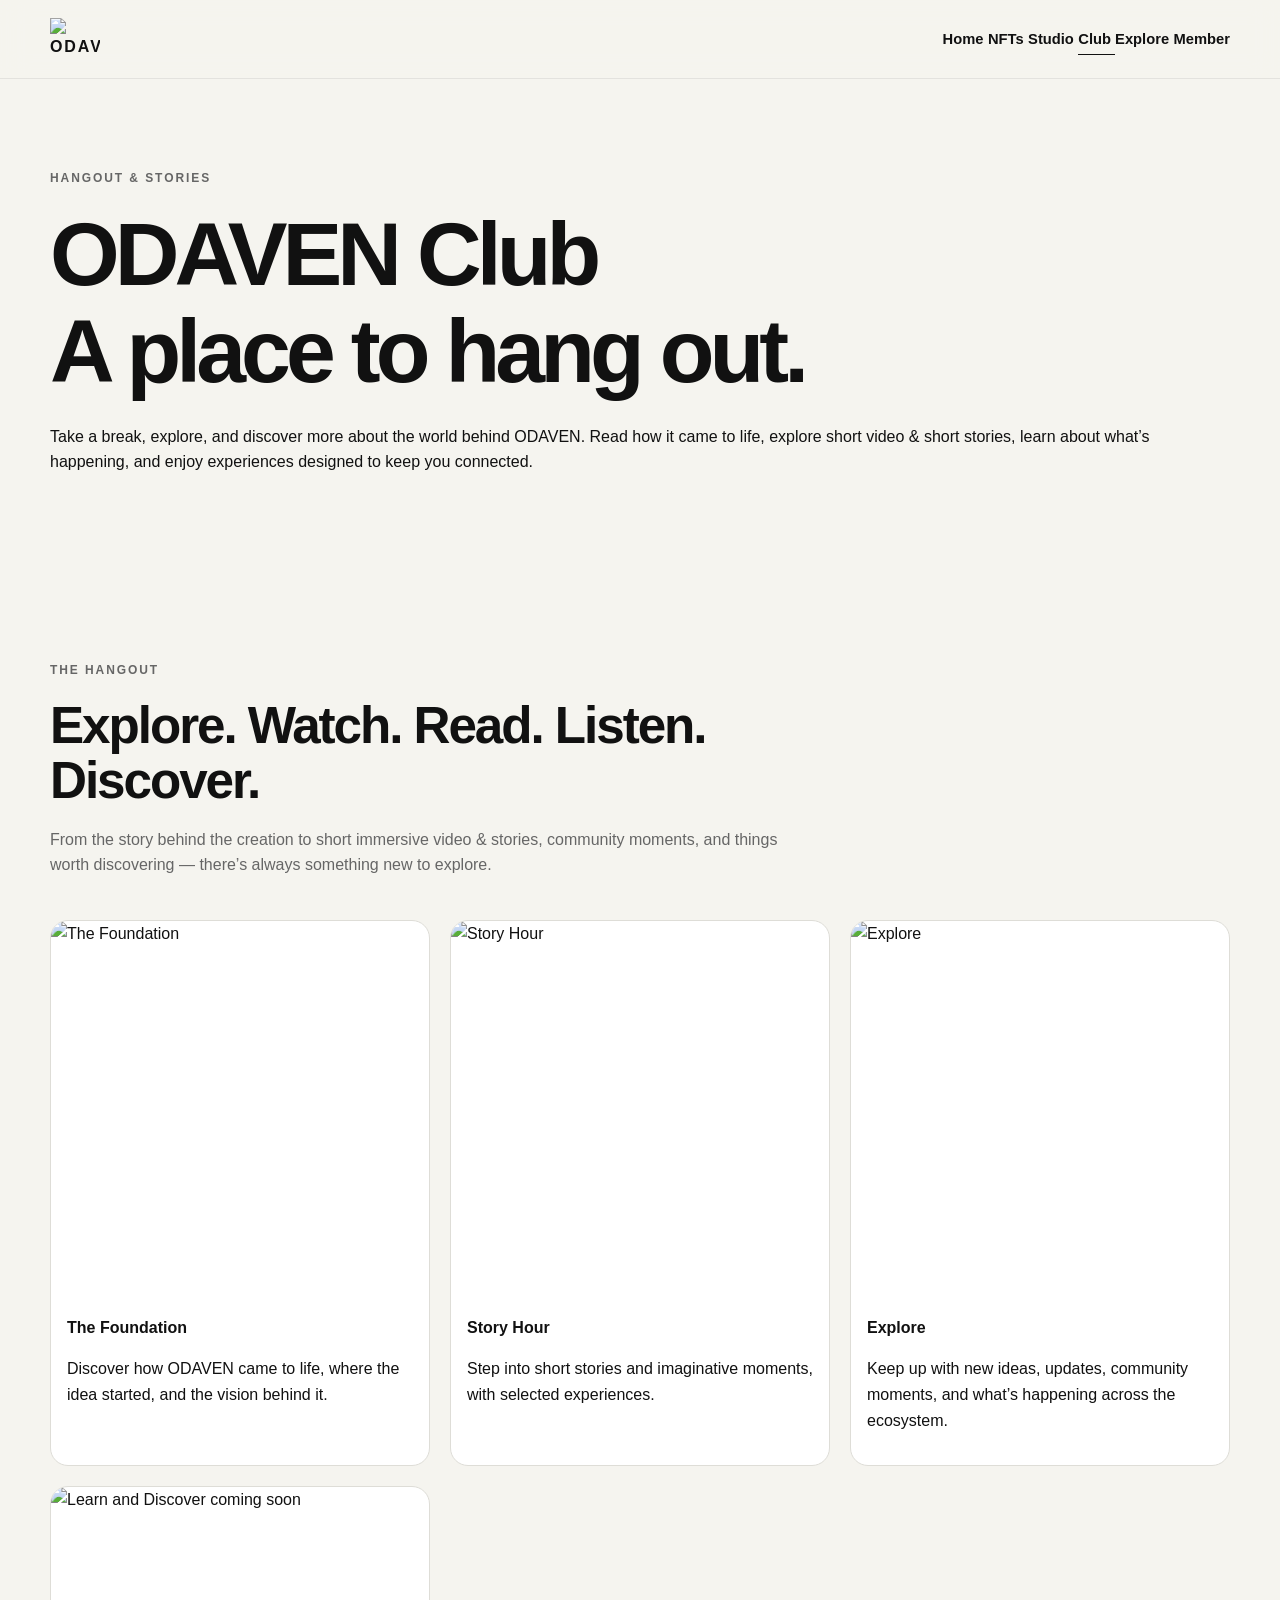
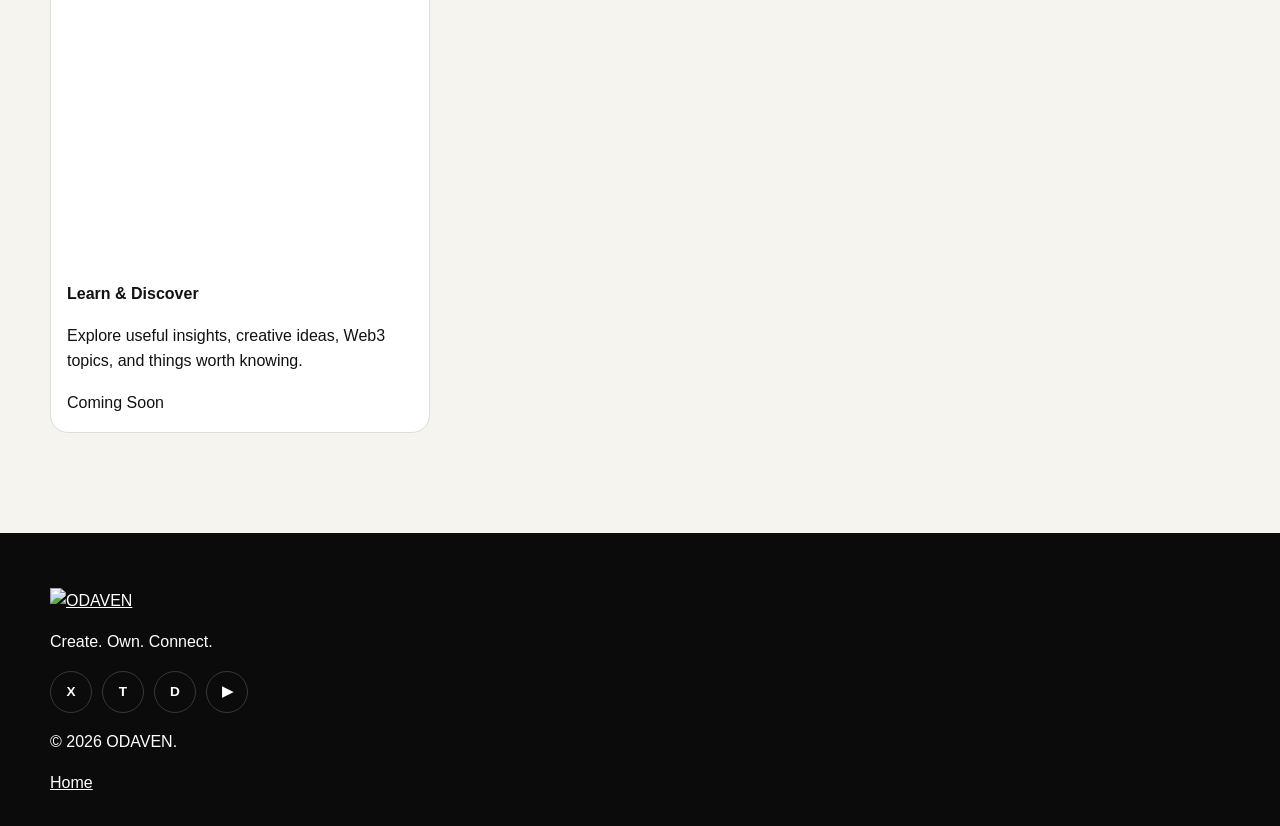
==== club.html @ 9799da4b "Create club.html" ====
<!doctype html>
<html lang="en">
  <head>
    <meta charset="utf-8" />

    <meta name="viewport" content="width=device-width, initial-scale=1.0" />

    <meta
      name="description"
      content="Explore the ODAVEN Club — a place to hang out, discover stories, explore ideas, and stay connected with the ecosystem."
    />

    <meta name="theme-color" content="#f5f4ef" />

    <title>Club — ODAVEN</title>

    <link rel="icon" href="odaven-logo.png" />

    <link rel="stylesheet" href="style.css" />
  </head>

  <body>
    <header class="site-header">
      <div class="container header-inner">
        <a href="index.html" class="brand" aria-label="ODAVEN Home">
          <img src="odaven-logo.png" alt="ODAVEN" />
        </a>

        <button
          class="menu-toggle"
          type="button"
          aria-label="Open navigation menu"
          aria-expanded="false"
          aria-controls="main-navigation"
        >
          <span aria-hidden="true"></span>
          <span aria-hidden="true"></span>
          <span aria-hidden="true"></span>
        </button>

        <nav
          id="main-navigation"
          class="main-nav"
          aria-label="Primary navigation"
        >
          <a href="index.html">Home</a>
          <a href="nfts.html">NFTs</a>
          <a href="nftgen.html">Studio</a>
          <a href="club.html" aria-current="page"> Club </a>
          <a href="explore.html">Explore</a>
          <a href="member.html">Member</a>
        </nav>
      </div>
    </header>

    <main>
      <!-- Club Introduction -->
      <section class="inner-hero">
        <div class="container">
          <p class="eyebrow">Hangout &amp; Stories</p>

          <h1>
            ODAVEN Club<br />
            A place to hang out.
          </h1>

          <p class="hero-lead">
            Take a break, explore, and discover more about the world behind
            ODAVEN. Read how it came to life, explore short video &amp; short
            stories, learn about what’s happening, and enjoy experiences
            designed to keep you connected.
          </p>
        </div>
      </section>

      <!-- Hangout Experiences -->
      <section class="section" aria-labelledby="club-experiences-title">
        <div class="container">
          <header class="section-header">
            <p class="eyebrow">The Hangout</p>

            <h2 id="club-experiences-title">
              Explore. Watch. Read. Listen. Discover.
            </h2>

            <p>
              From the story behind the creation to short immersive video &amp;
              stories, community moments, and things worth discovering — there’s
              always something new to explore.
            </p>
          </header>

          <div class="collection-grid">
            <!-- The Foundation -->
            <a
              href="foundation.html"
              class="collection-card"
              aria-label="Explore The Foundation"
            >
              <img src="hangout-01.jpg" alt="The Foundation" loading="eager" />

              <div>
                <strong> The Foundation </strong>

                <p>
                  Discover how ODAVEN came to life, where the idea started, and
                  the vision behind it.
                </p>
              </div>
            </a>

            <!-- Story Hour -->
            <a
              href="dream-video.html"
              class="collection-card"
              aria-label="Explore Story Hour"
            >
              <img src="hangout-02.jpg" alt="Story Hour" loading="eager" />

              <div>
                <strong> Story Hour </strong>

                <p>
                  Step into short stories and imaginative moments, with selected
                  experiences.
                </p>
              </div>
            </a>

            <!-- Explore -->
            <a
              href="explore.html"
              class="collection-card"
              aria-label="Explore what is happening across the ecosystem"
            >
              <img src="hangout-05.jpg" alt="Explore" loading="lazy" />

              <div>
                <strong> Explore </strong>

                <p>
                  Keep up with new ideas, updates, community moments, and what’s
                  happening across the ecosystem.
                </p>
              </div>
            </a>

            <!-- Learn & Discover -->
            <div class="collection-card">
              <img
                src="hangout-06.jpg"
                alt="Learn and Discover coming soon"
                loading="lazy"
              />

              <div>
                <strong> Learn &amp; Discover </strong>

                <p>
                  Explore useful insights, creative ideas, Web3 topics, and
                  things worth knowing.
                </p>

                <span> Coming Soon </span>
              </div>
            </div>
          </div>
        </div>
      </section>
    </main>

    <footer class="site-footer">
      <div class="container footer-inner">
        <a href="index.html" class="footer-brand" aria-label="ODAVEN Home">
          <img src="odaven-logo.png" alt="ODAVEN" />
        </a>

        <p>Create. Own. Connect.</p>

        <div class="footer-socials">
          <a
            href="https://x.com/odavenians"
            target="_blank"
            rel="noopener noreferrer"
            aria-label="X"
          >
            X
          </a>

          <a
            href="https://telegram.org/odavenians"
            target="_blank"
            rel="noopener noreferrer"
            aria-label="Telegram"
          >
            T
          </a>

          <a
            href="https://discord.gg/bjGAtDsxe"
            target="_blank"
            rel="noopener noreferrer"
            aria-label="Discord"
          >
            D
          </a>

          <a
            href="YOUR-YOUTUBE-LINK"
            target="_blank"
            rel="noopener noreferrer"
            aria-label="YouTube"
          >
            Y
          </a>
        </div>

        <p class="footer-copy">© 2026 ODAVEN.</p>

        <a href="index.html"> Home </a>
      </div>
    </footer>

    <script src="script.js" defer></script>
  </body>
              </html>
---- style.css ----
:root {
  --bg: #f5f4ef;
  --surface: #ffffff;
  --text: #111111;
  --muted: #666666;
  --line: #deddd7;
  --dark: #111111;
  --dark-2: #1b1b1b;
  --dark-text: #f5f4ef;
  --max: 1180px;
  --radius: 18px;
  --header-height: 78px;
}

*,
*::before,
*::after {
  box-sizing: border-box;
}

html {
  scroll-behavior: smooth;
}

body {
  margin: 0;
  min-width: 320px;
  background: var(--bg);
  color: var(--text);
  font-family: Arial, Helvetica, sans-serif;
  line-height: 1.6;
}

img {
  display: block;
  max-width: 100%;
  height: auto;
}

a {
  color: inherit;
}

button {
  font: inherit;
}

button,
a {
  -webkit-tap-highlight-color: transparent;
}

/* HEADER */

.site-header {
  position: sticky;
  top: 0;
  z-index: 1000;
  min-height: var(--header-height);
  border-bottom: 1px solid rgba(17, 17, 17, 0.08);
  background: rgba(245, 244, 239, 0.94);
  backdrop-filter: blur(14px);
}

.header-inner {
  width: min(calc(100% - 40px), var(--max));
  min-height: var(--header-height);
  margin: 0 auto;
  display: flex;
  align-items: center;
  justify-content: space-between;
  gap: 24px;
}

.brand {
  display: inline-flex;
  align-items: center;
  text-decoration: none;
  font-weight: 800;
  letter-spacing: 0.12em;
}

.brand img {
  width: 50px;
  height: auto;
}

/* NAVIGATION */

.main-nav ul {
  display: flex;
  align-items: center;
  gap: 26px;
  margin: 0;
  padding: 0;
  list-style: none;
}

.main-nav a {
  position: relative;
  padding: 8px 0;
  text-decoration: none;
  color: var(--text);
  font-size: 0.92rem;
  font-weight: 600;
}

.main-nav a::after {
  content: "";
  position: absolute;
  right: 0;
  bottom: 0;
  left: 0;
  height: 1px;
  transform: scaleX(0);
  transform-origin: right;
  background: currentColor;
  transition: transform 180ms ease;
}

.main-nav a:hover::after,
.main-nav a:focus-visible::after,
.main-nav a[aria-current="page"]::after {
  transform: scaleX(1);
  transform-origin: left;
}

/* HAMBURGER */

.menu-toggle {
  display: none;
  width: 46px;
  height: 46px;
  padding: 0;
  border: 1px solid var(--line);
  border-radius: 50%;
  background: transparent;
  color: var(--text);
  cursor: pointer;
}

.menu-toggle span {
  display: block;
  width: 20px;
  height: 2px;
  margin: 4px auto;
  background: currentColor;
  transition:
    transform 180ms ease,
    opacity 180ms ease;
}

.menu-toggle[aria-expanded="true"] span:nth-child(1) {
  transform: translateY(6px) rotate(45deg);
}

.menu-toggle[aria-expanded="true"] span:nth-child(2) {
  opacity: 0;
}

.menu-toggle[aria-expanded="true"] span:nth-child(3) {
  transform: translateY(-6px) rotate(-45deg);
}

/* GENERAL */

.container {
  width: min(calc(100% - 40px), var(--max));
  margin: 0 auto;
}

.section {
  padding: 100px 0;
}

.hero {
  padding: 96px 0 110px;
}

.hero-grid {
  display: grid;
  grid-template-columns: 1.05fr 0.95fr;
  align-items: center;
  gap: 64px;
}

.eyebrow {
  margin: 0 0 18px;
  color: var(--muted);
  font-size: 0.75rem;
  font-weight: 800;
  letter-spacing: 0.16em;
  text-transform: uppercase;
}

h1,
h2,
h3 {
  margin-top: 0;
  line-height: 1.08;
}

h1 {
  max-width: 760px;
  margin-bottom: 24px;
  font-size: clamp(2.8rem, 7vw, 5.8rem);
  letter-spacing: -0.055em;
}

h2 {
  margin-bottom: 18px;
  font-size: clamp(2rem, 4vw, 3.5rem);
  letter-spacing: -0.04em;
}

h3 {
  margin-bottom: 12px;
  font-size: 1.35rem;
}

.lead {
  max-width: 650px;
  margin: 0 0 30px;
  color: var(--muted);
  font-size: 1.05rem;
}

/* BUTTONS */

.button-row {
  display: flex;
  flex-wrap: wrap;
  gap: 12px;
}

.button {
  display: inline-flex;
  min-height: 48px;
  align-items: center;
  justify-content: center;
  padding: 0 22px;
  border: 1px solid var(--text);
  border-radius: 999px;
  background: var(--text);
  color: #ffffff;
  text-decoration: none;
  font-weight: 700;
  transition:
    transform 160ms ease,
    background 160ms ease,
    color 160ms ease;
}

.button:hover,
.button:focus-visible {
  transform: translateY(-2px);
}

.button.secondary {
  background: transparent;
  color: var(--text);
}

.button.light {
  border-color: #ffffff;
  background: #ffffff;
  color: #111111;
}

.button.light.secondary {
  background: transparent;
  color: #ffffff;
}

/* HERO IMAGE */

.hero-media {
  overflow: hidden;
  min-height: 480px;
  border-radius: 28px;
  background: #e7e5dd;
}

.hero-media img {
  width: 100%;
  height: 100%;
  min-height: 480px;
  object-fit: cover;
}

/* SECTION HEADER */

.section-header {
  max-width: 760px;
  margin-bottom: 42px;
}

.section-header p:last-child {
  margin-bottom: 0;
  color: var(--muted);
}

/* NFT MARQUEE */

.nft-marquee {
  width: 100%;
  overflow: hidden;
  padding: 10px 0 26px;
}

.nft-track {
  display: flex;
  width: max-content;
  gap: 20px;
  animation: nft-scroll 38s linear infinite;
}

.nft-card {
  flex: 0 0 230px;
  overflow: hidden;
  border: 1px solid var(--line);
  border-radius: var(--radius);
  background: var(--surface);
  text-decoration: none;
  transition:
    transform 180ms ease,
    box-shadow 180ms ease;
}

.nft-card:hover,
.nft-card:focus-visible {
  transform: translateY(-4px);
  box-shadow: 0 12px 30px rgba(0, 0, 0, 0.08);
}

.nft-card img {
  width: 230px;
  aspect-ratio: 1;
  object-fit: cover;
}

.nft-card span {
  display: block;
  padding: 13px 15px;
  font-weight: 700;
}

@keyframes nft-scroll {
  from {
    transform: translateX(0);
  }

  to {
    transform: translateX(calc(-50% - 10px));
  }
}

/* DARK SECTIONS */

.dark-section {
  background: var(--dark);
  color: var(--dark-text);
}

.dark-section .eyebrow,
.dark-section .muted {
  color: #aaaaaa;
}

/* FEATURES */

.feature-grid {
  display: grid;
  grid-template-columns: repeat(3, 1fr);
  gap: 18px;
}

.feature-card {
  min-height: 260px;
  padding: 30px;
  border: 1px solid #343434;
  border-radius: var(--radius);
  background: var(--dark-2);
}

.feature-card p {
  margin: 0 0 18px;
  color: #bdbdbd;
}

.feature-card a {
  color: #ffffff;
}

/* MEMBER */

.member-box {
  display: grid;
  grid-template-columns: 1fr auto;
  align-items: center;
  gap: 30px;
  padding: 42px;
  border: 1px solid var(--line);
  border-radius: 24px;
  background: var(--surface);
}

.member-box p {
  max-width: 720px;
  margin-bottom: 0;
  color: var(--muted);
}

/* STATEMENT */

.statement {
  text-align: center;
}

.statement p {
  max-width: 650px;
  margin: 0 auto;
  color: #bdbdbd;
}

/* INNER PAGES */

.inner-hero {
  padding: 90px 0 70px;
}

.inner-hero .lead {
  max-width: 720px;
}

/* COLLECTION */

.collection-grid {
  display: grid;
  grid-template-columns: repeat(3, 1fr);
  gap: 20px;
}

.collection-card {
  overflow: hidden;
  border: 1px solid var(--line);
  border-radius: var(--radius);
  background: var(--surface);
  text-decoration: none;
}

.collection-card img {
  width: 100%;
  aspect-ratio: 1;
  object-fit: cover;
}

.collection-card div {
  padding: 16px;
}

.collection-card strong {
  display: block;
  margin-bottom: 3px;
}

.collection-card small {
  color: var(--muted);
}

/* INFORMATION PANEL */

.info-panel {
  padding: 36px;
  border-radius: 24px;
  background: var(--dark);
  color: var(--dark-text);
}

.info-panel p {
  max-width: 760px;
  margin-bottom: 24px;
  color: #bdbdbd;
}

/* FOOTER */

.site-footer {
  padding: 55px 0 30px;
  background: #0b0b0b;
  color: #ffffff;
}

.footer-top {
  display: flex;
  align-items: flex-start;
  justify-content: space-between;
  gap: 40px;
}

.footer-brand {
  max-width: 420px;
}

.footer-brand p {
  margin: 14px 0 0;
  color: #999999;
}

/* SOCIAL ICONS */

.footer-socials {
  display: flex;
  gap: 10px;
}

.footer-socials a {
  display: inline-flex;
  width: 42px;
  height: 42px;
  align-items: center;
  justify-content: center;
  border: 1px solid #383838;
  border-radius: 50%;
  color: #ffffff;
  text-decoration: none;
  font-size: 0;
}

.footer-socials a::before {
  font-size: 0.85rem;
  font-weight: 700;
}

.footer-socials a[aria-label="Discord"]::before {
  content: "D";
}

.footer-socials a[aria-label="X"]::before {
  content: "X";
}

.footer-socials a[aria-label="Telegram"]::before {
  content: "T";
}

.footer-socials a[aria-label="YouTube"]::before {
  content: "▶";
}

/* FOOTER BOTTOM */

.footer-bottom {
  display: flex;
  justify-content: space-between;
  gap: 20px;
  margin-top: 45px;
  padding-top: 22px;
  border-top: 1px solid #2c2c2c;
  color: #888888;
  font-size: 0.85rem;
}

.footer-bottom a {
  color: inherit;
  text-decoration: none;
}

/* ACCESSIBILITY */

:focus-visible {
  outline: 3px solid currentColor;
  outline-offset: 4px;
}

/* TABLET */

@media (max-width: 900px) {
  .menu-toggle {
    display: block;
  }

  .main-nav {
    position: absolute;
    top: calc(100% + 1px);
    right: 0;
    left: 0;
    display: none;
    border-bottom: 1px solid var(--line);
    background: rgba(245, 244, 239, 0.98);
    box-shadow: 0 18px 30px rgba(0, 0, 0, 0.06);
  }

  .main-nav.is-open {
    display: block;
  }

  .main-nav ul {
    width: min(calc(100% - 40px), var(--max));
    margin: 0 auto;
    padding: 12px 0 18px;
    flex-direction: column;
    align-items: stretch;
    gap: 0;
  }

  .main-nav li {
    border-bottom: 1px solid var(--line);
  }

  .main-nav li:last-child {
    border-bottom: 0;
  }

  .main-nav a {
    display: block;
    padding: 15px 4px;
  }

  .main-nav a::after {
    display: none;
  }

  .hero-grid {
    grid-template-columns: 1fr;
  }

  .hero-media,
  .hero-media img {
    min-height: 420px;
  }

  .feature-grid {
    grid-template-columns: 1fr;
  }

  .member-box {
    grid-template-columns: 1fr;
  }

  .collection-grid {
    grid-template-columns: repeat(2, 1fr);
  }

  .footer-top {
    flex-direction: column;
  }
}

/* MOBILE */

@media (max-width: 600px) {
  :root {
    --header-height: 68px;
  }

  .container,
  .header-inner {
    width: min(calc(100% - 28px), var(--max));
  }

  .section {
    padding: 72px 0;
  }

  .hero {
    padding: 70px 0 80px;
  }

  .inner-hero {
    padding: 65px 0 50px;
  }

  h1 {
    font-size: clamp(2.5rem, 13vw, 4rem);
  }

  .lead {
    font-size: 1rem;
  }

  .hero-media,
  .hero-media img {
    min-height: 330px;
  }

  .nft-card {
    flex-basis: 190px;
  }

  .nft-card img {
    width: 190px;
  }

  .collection-grid {
    grid-template-columns: 1fr;
  }

  .member-box,
  .info-panel {
    padding: 26px;
  }

  .footer-bottom {
    flex-direction: column;
  }

  .button {
    width: 100%;
  }
}

/* REDUCED MOTION */

@media (prefers-reduced-motion: reduce) {
  html {
    scroll-behavior: auto;
  }

  .nft-track {
    animation: none;
  }

  .button,
  .nft-card,
  .menu-toggle span {
    transition: none;
  }
}
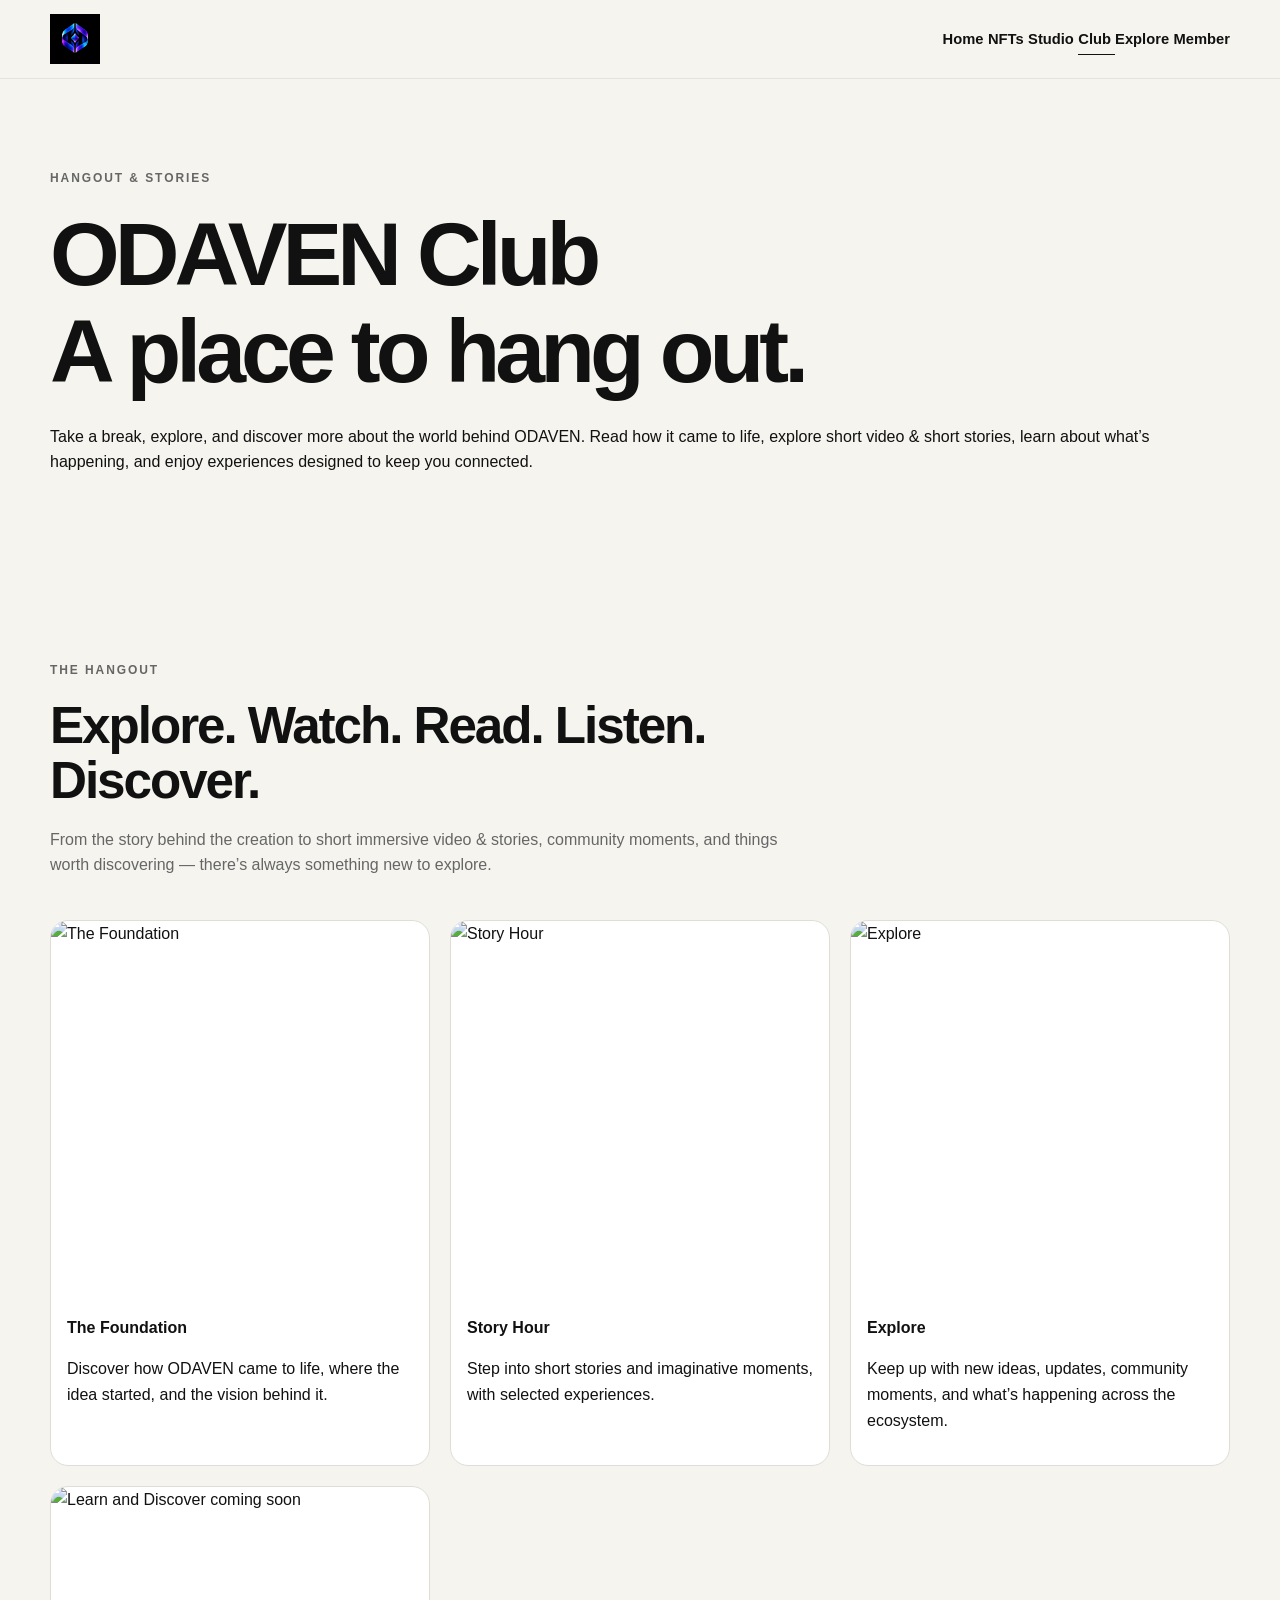
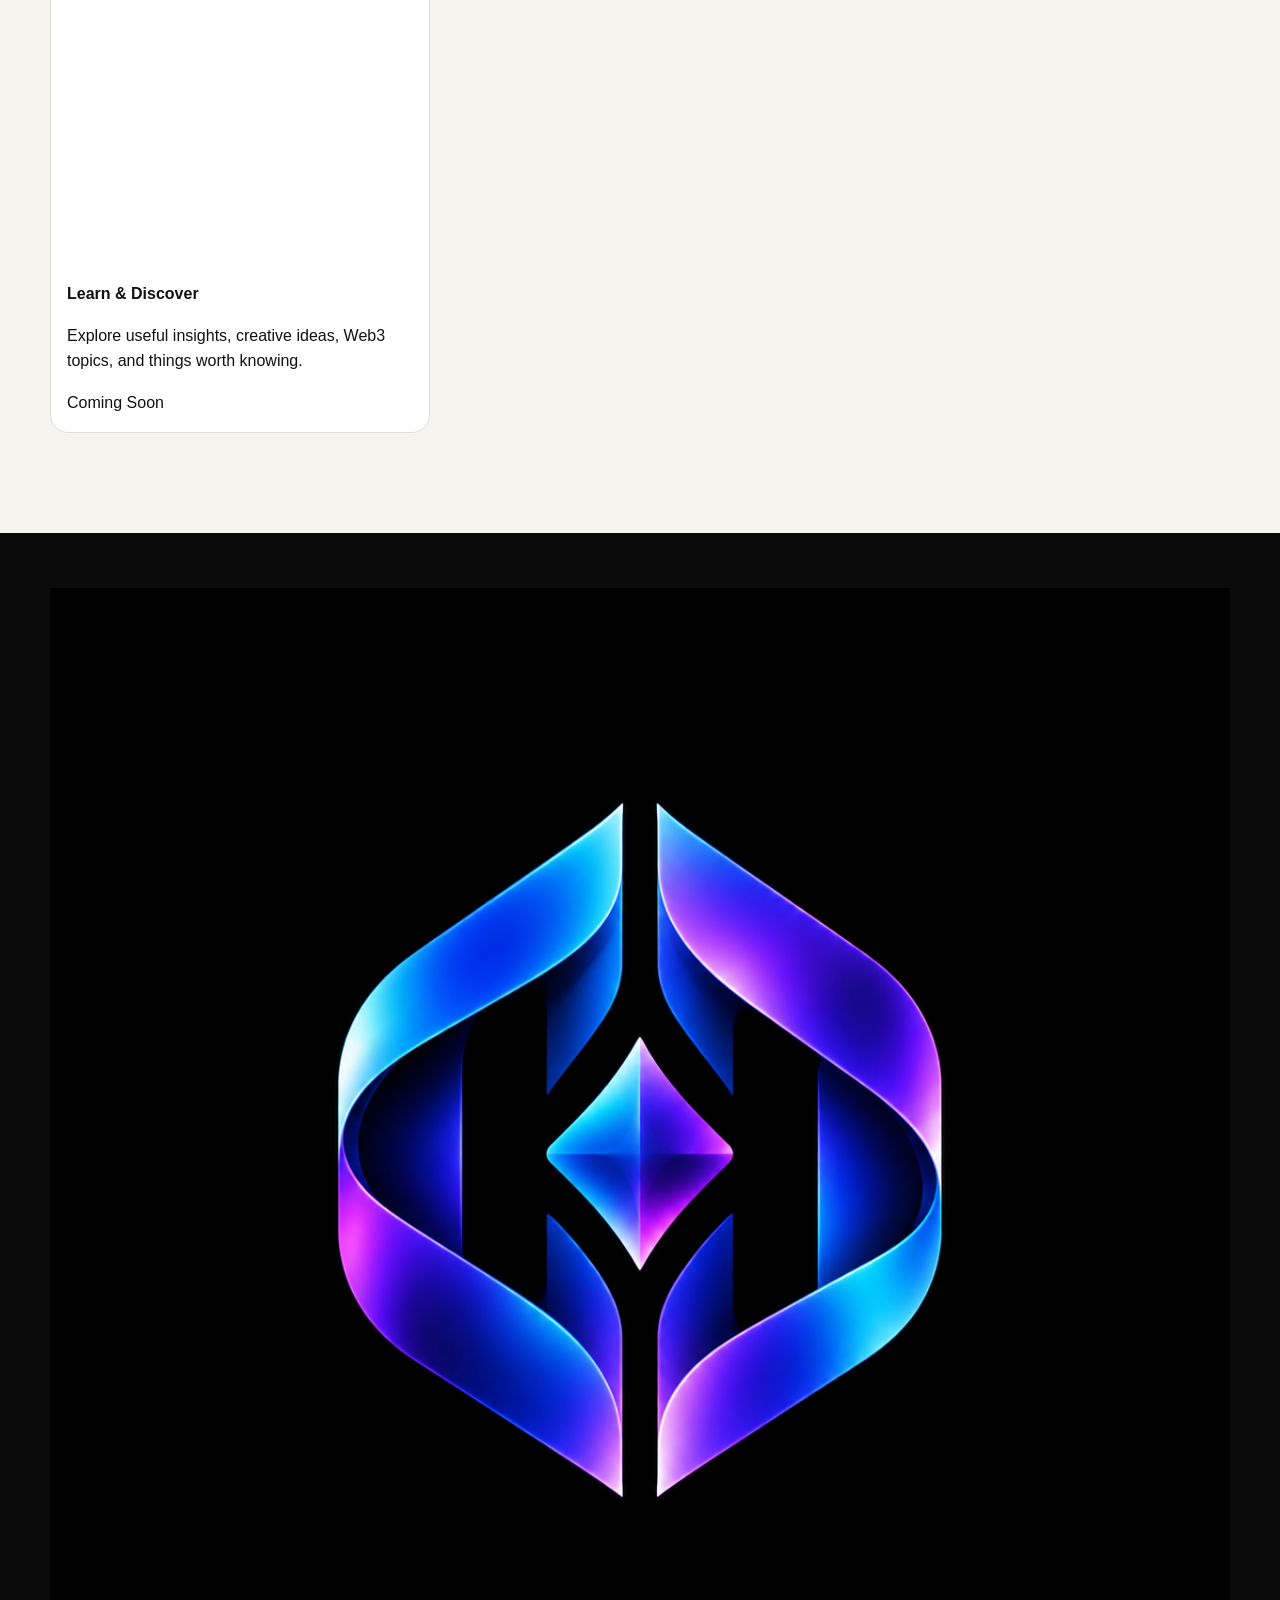
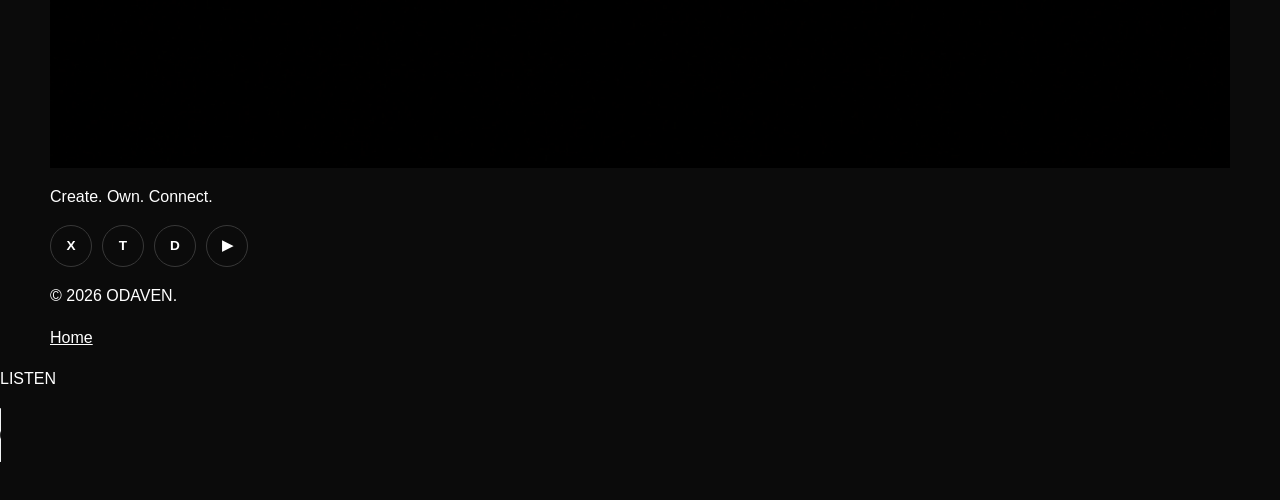
==== commit d7735893: "Update club.html" ====
--- a/club.html
+++ b/club.html
@@ -219,6 +219,17 @@
 
         <a href="index.html"> Home </a>
       </div>
+
+            <section class="foundation-audio">
+        <p>LISTEN</p>
+
+        <audio controls autoplay preload="auto">
+          <source src="foundation-audio.mp3" type="audio/mpeg" />
+
+          Your browser does not support the audio element.
+        </audio>
+      </section>
+    
     </footer>
 
     <script src="script.js" defer></script>
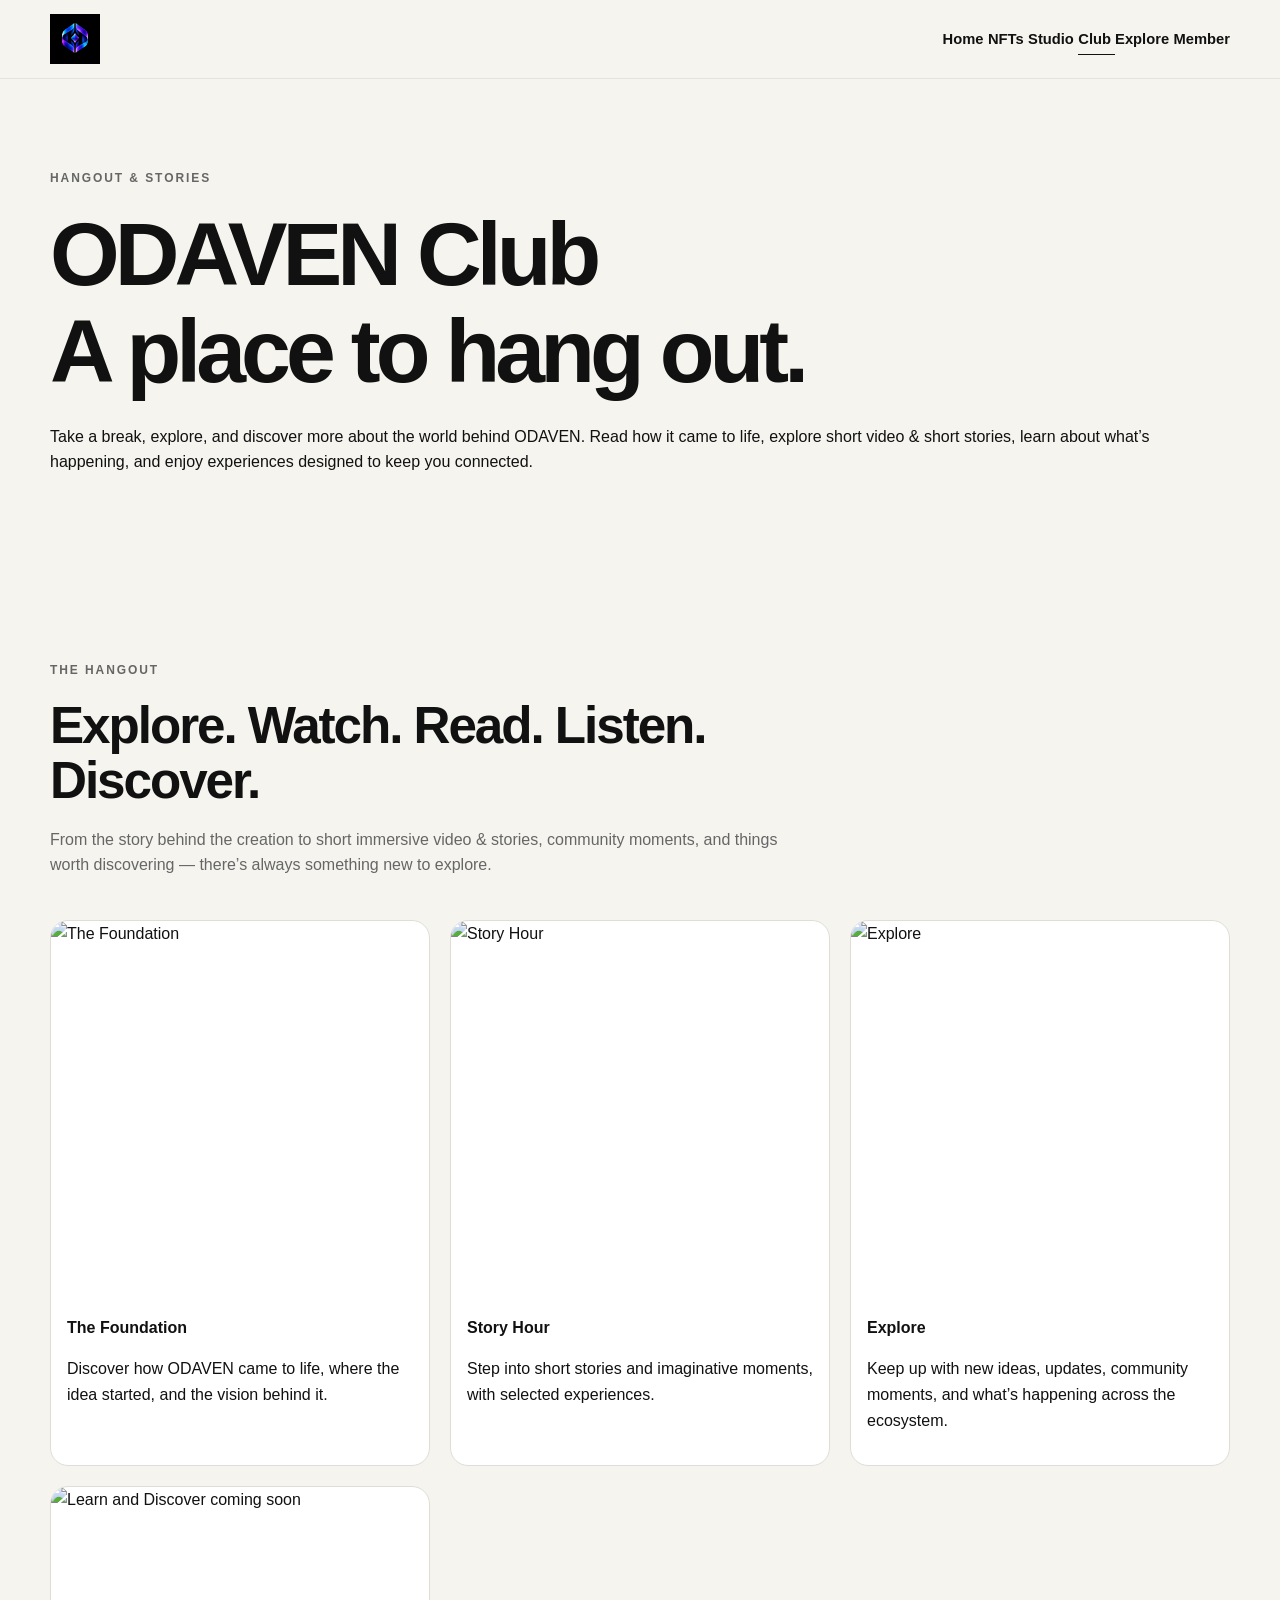
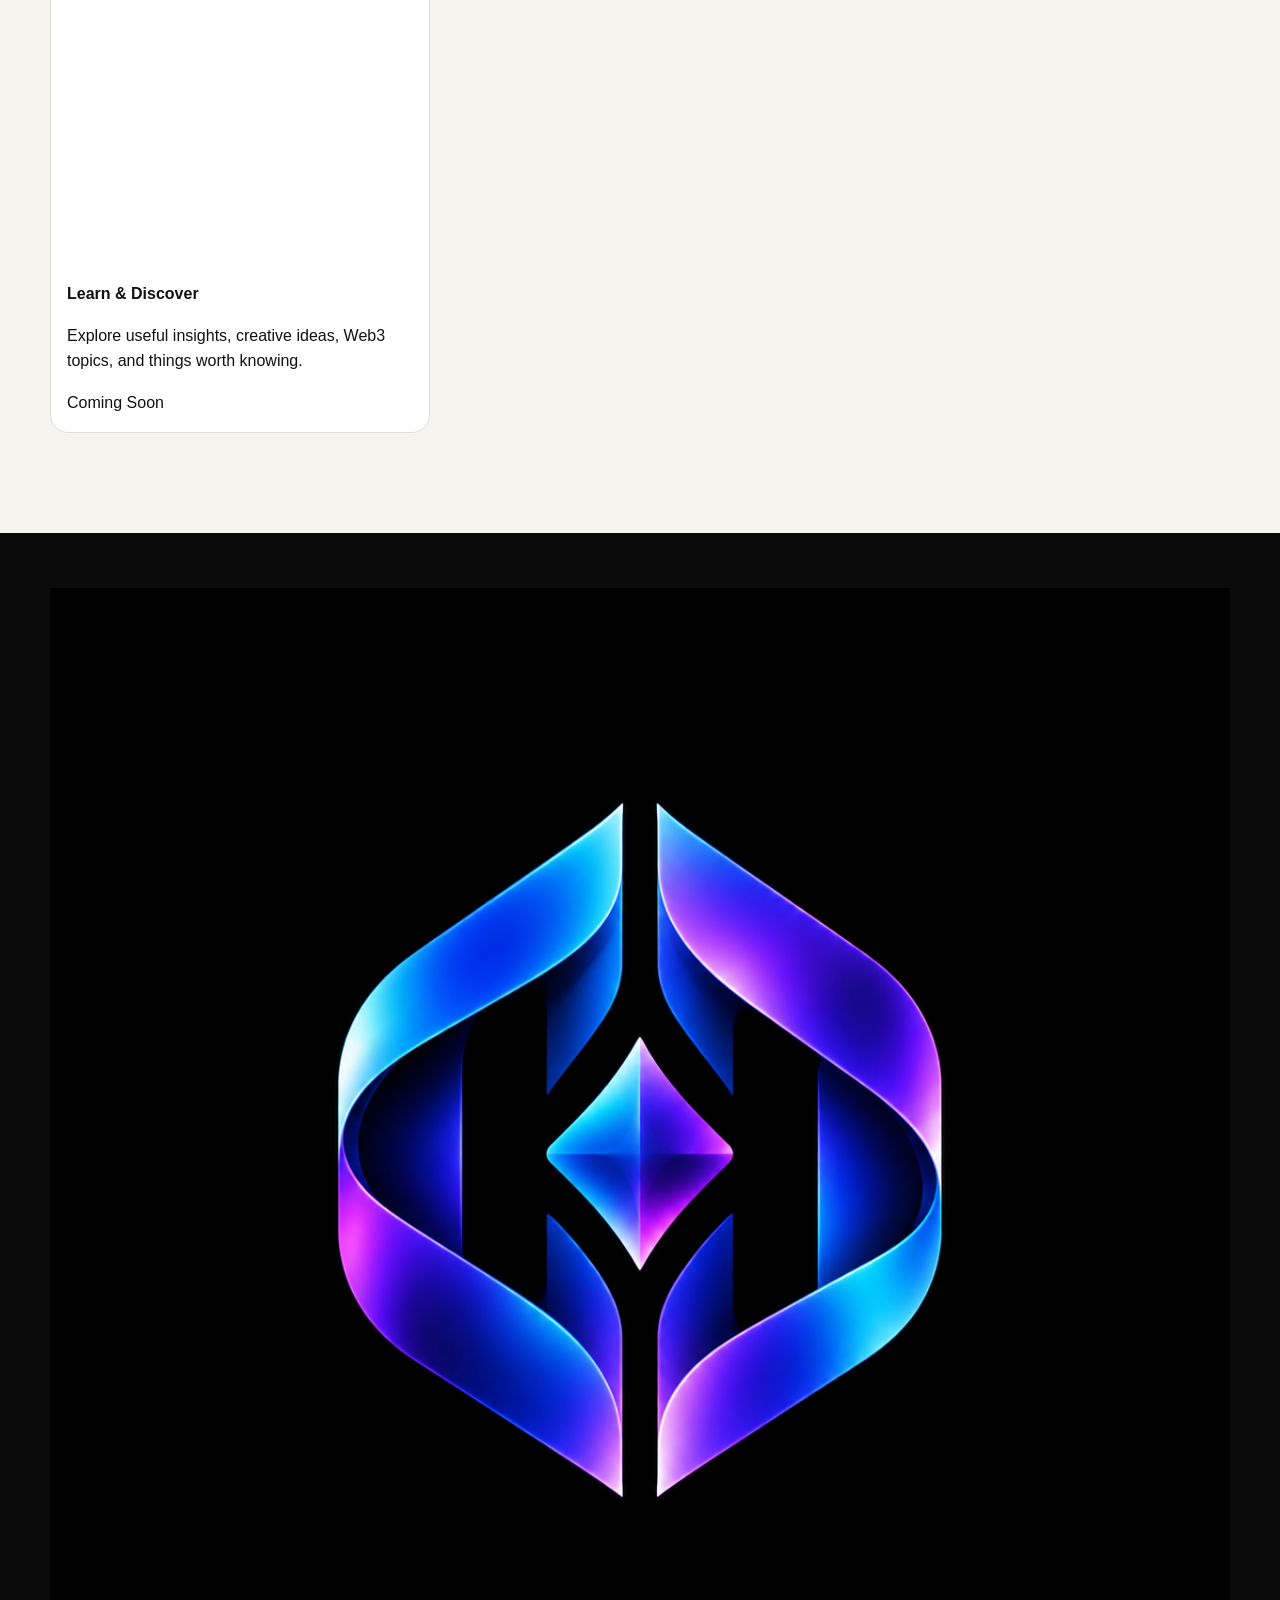
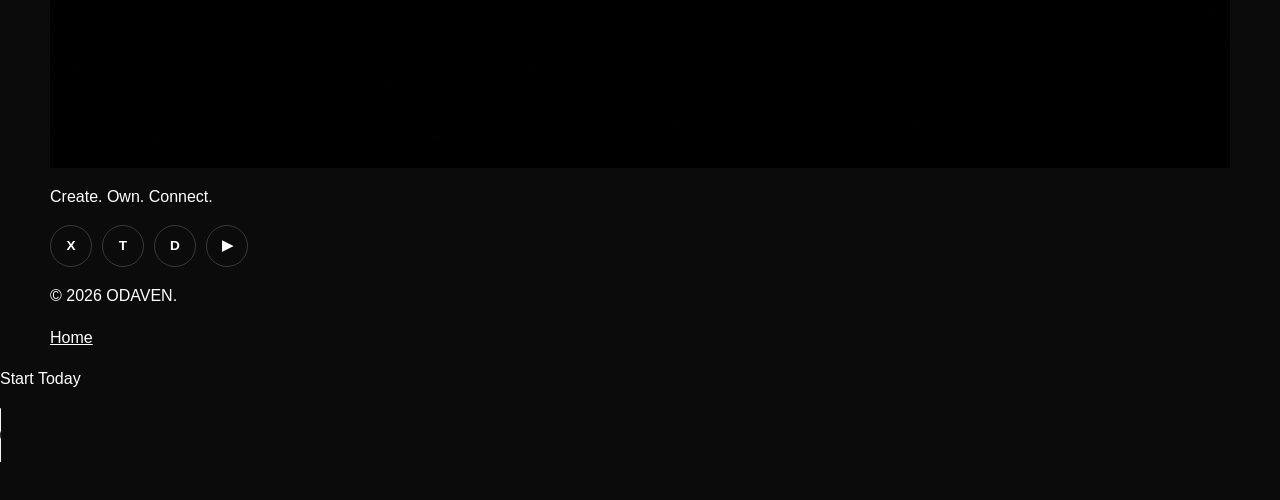
==== commit e5a70f82: "Update club.html" ====
--- a/club.html
+++ b/club.html
@@ -221,7 +221,7 @@
       </div>
 
             <section class="foundation-audio">
-        <p>LISTEN</p>
+        <p>Start Today</p>
 
         <audio controls autoplay preload="auto">
           <source src="foundation-audio.mp3" type="audio/mpeg" />
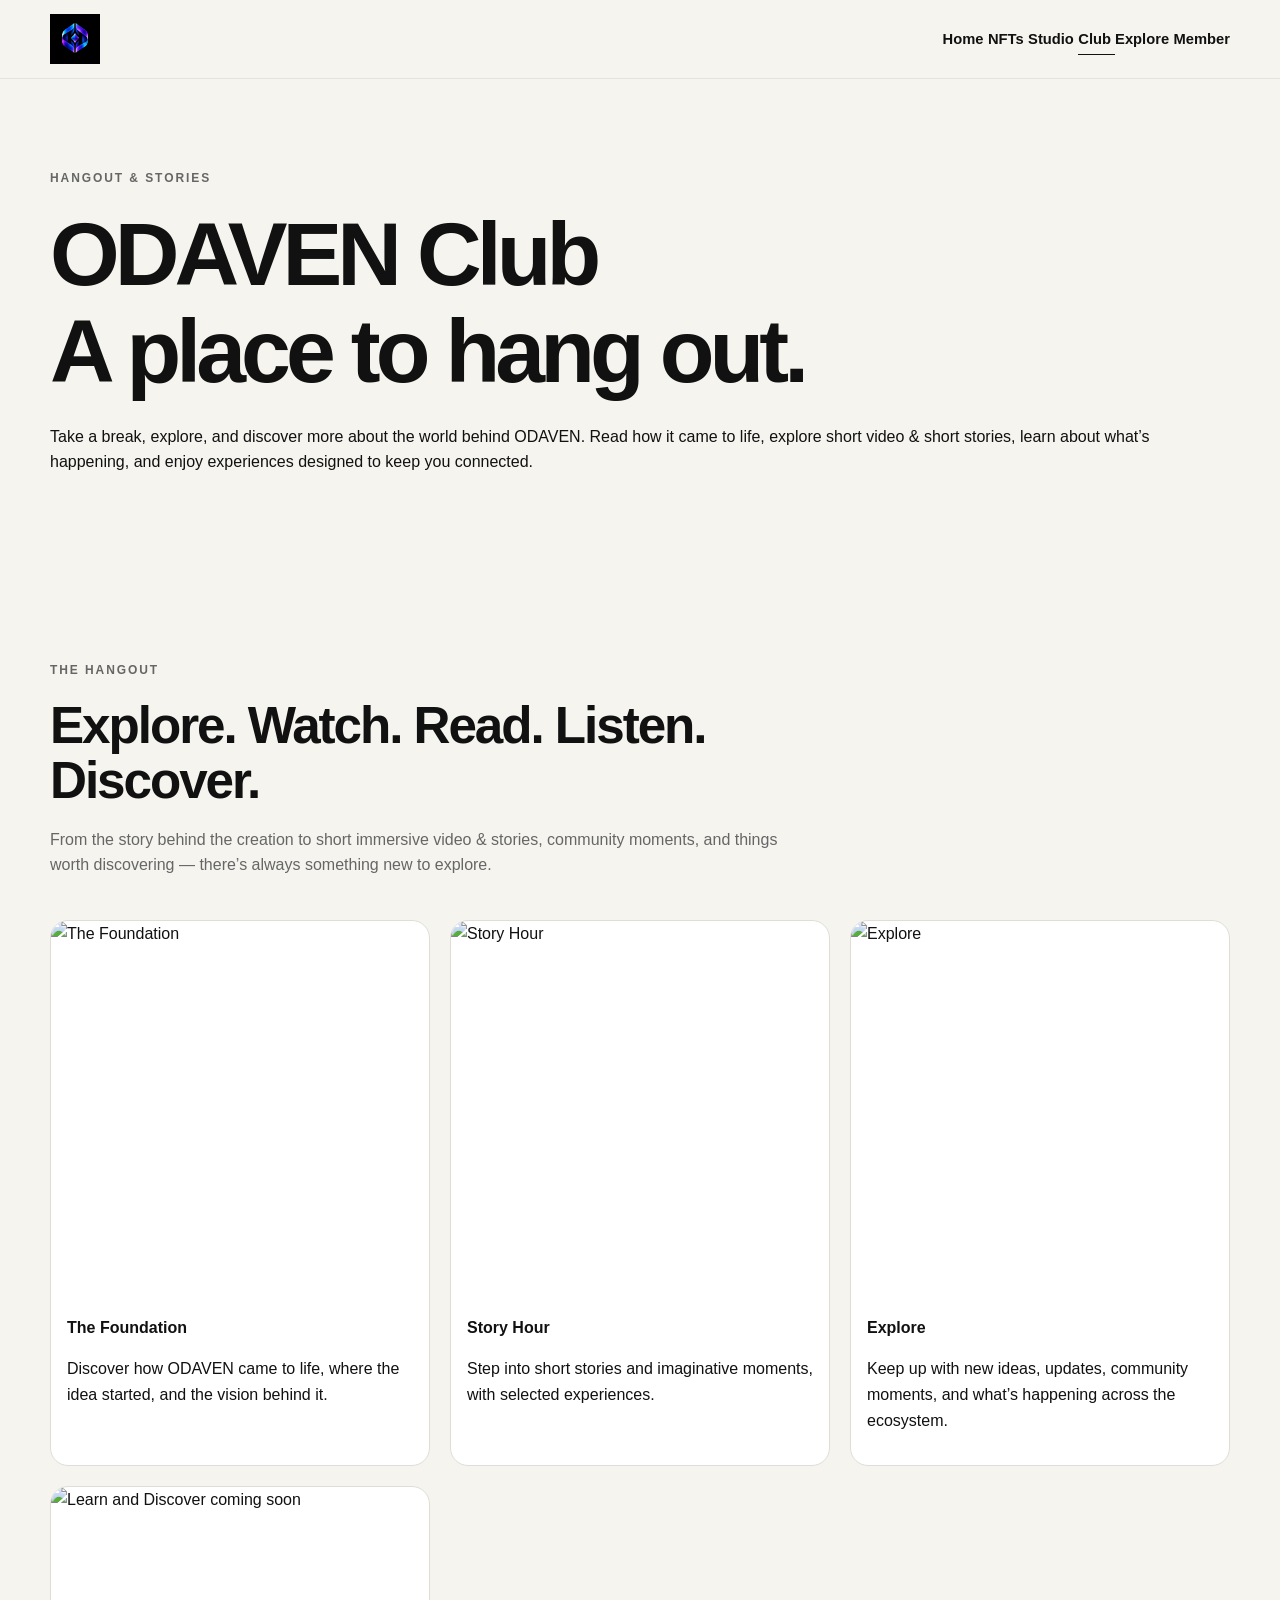
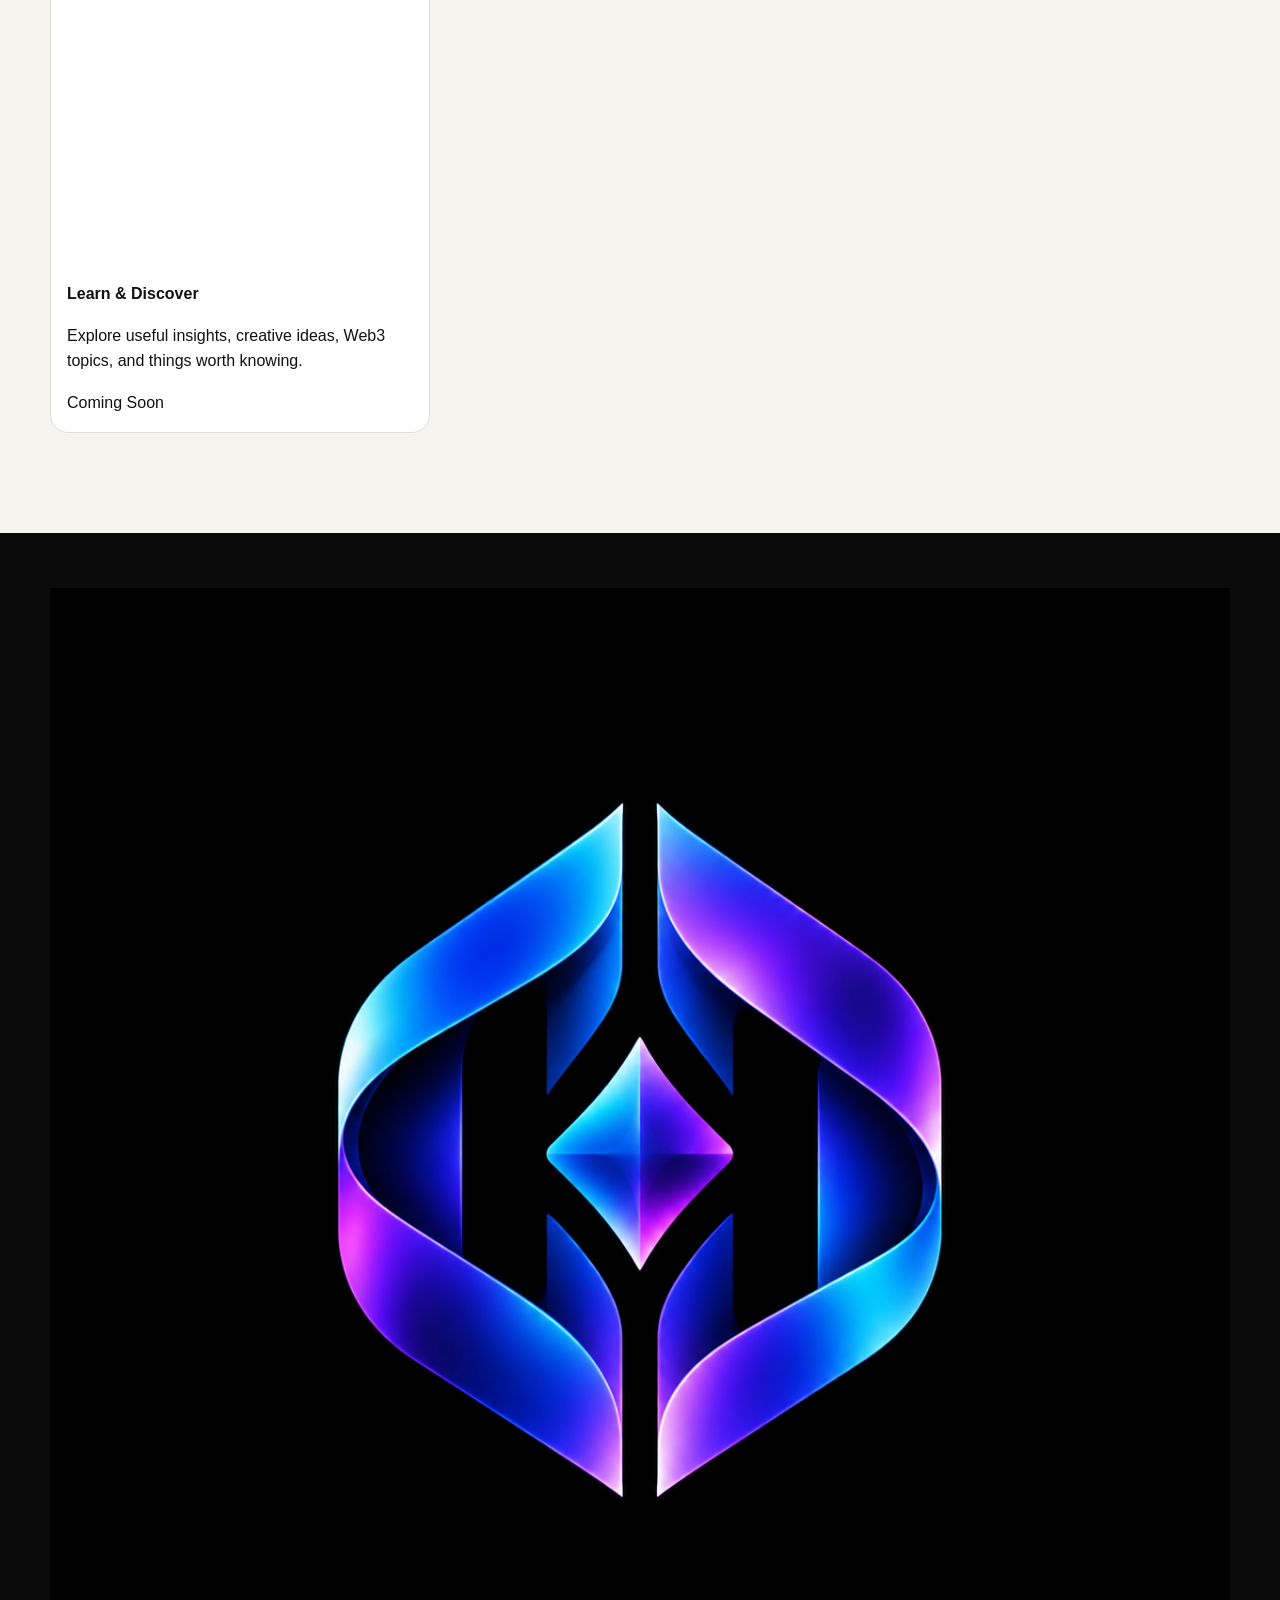
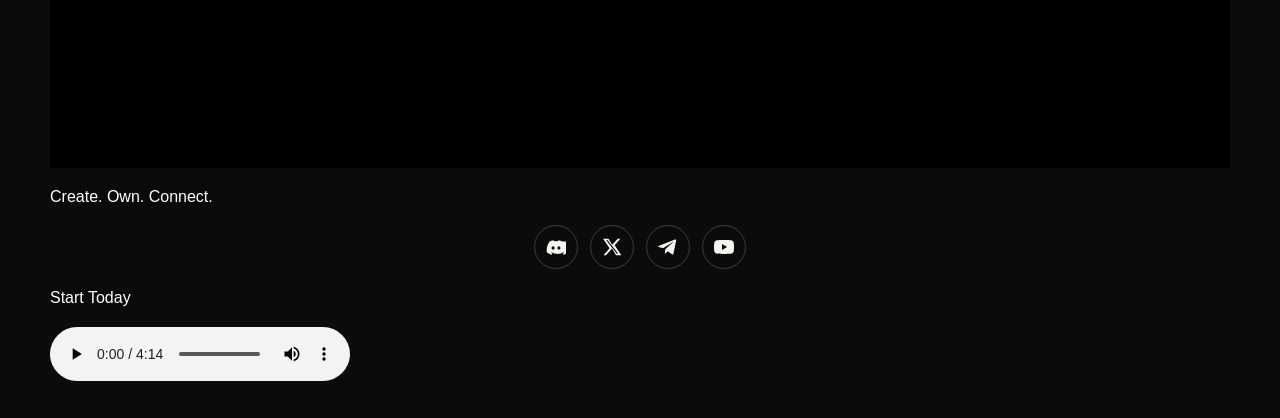
==== commit deb0b465: "Update club.html" ====
--- a/club.html
+++ b/club.html
@@ -176,49 +176,55 @@
         </a>
 
         <p>Create. Own. Connect.</p>
-
-        <div class="footer-socials">
-          <a
-            href="https://x.com/odavenians"
-            target="_blank"
-            rel="noopener noreferrer"
-            aria-label="X"
-          >
-            X
-          </a>
-
-          <a
-            href="https://telegram.org/odavenians"
-            target="_blank"
-            rel="noopener noreferrer"
-            aria-label="Telegram"
-          >
-            T
-          </a>
-
-          <a
-            href="https://discord.gg/bjGAtDsxe"
-            target="_blank"
-            rel="noopener noreferrer"
-            aria-label="Discord"
-          >
-            D
-          </a>
-
-          <a
-            href="YOUR-YOUTUBE-LINK"
-            target="_blank"
-            rel="noopener noreferrer"
-            aria-label="YouTube"
-          >
-            Y
-          </a>
-        </div>
-
-        <p class="footer-copy">© 2026 ODAVEN.</p>
-
-        <a href="index.html"> Home </a>
-      </div>
+<div class="footer-socials">
+  <!-- Discord -->
+  <a
+    href="https://discord.gg/bjGAtDsxe"
+    target="_blank"
+    rel="noopener noreferrer"
+    aria-label=""
+  >
+    <svg viewBox="0 0 24 24" aria-hidden="true">
+      <path fill="currentColor" d="M19.7 5.3A19 19 0 0 0 15 3.8l-.6 1.2a17 17 0 0 0-4.8 0L9 3.8a19 19 0 0 0-4.7 1.5C1.3 9.7.5 14 .9 18.3a19 19 0 0 0 5.8 2.9l1.2-2a12 12 0 0 1-1.9-.9l.5-.4a13.5 13.5 0 0 0 14.9 0l.5.4a12 12 0 0 1-1.9.9l1.2 2a19 19 0 0 0 5.8-2.9c.5-5-.8-9.3-3.3-13ZM8.5 15.1c-1 0-1.8-.9-1.8-2s.8-2 1.8-2 1.8.9 1.8 2-.8 2-1.8 2Zm7 0c-1 0-1.8-.9-1.8-2s.8-2 1.8-2 1.8.9 1.8 2-.8 2-1.8 2Z"/>
+    </svg>
+  </a>
+
+  <!-- X -->
+  <a
+    href="https://x.com/odavenians"
+    target="_blank"
+    rel="noopener noreferrer"
+    aria-label=""
+  >
+    <svg viewBox="0 0 24 24" aria-hidden="true">
+      <path fill="currentColor" d="M18.9 2H22l-6.8 7.8L23.2 22h-6.3L12 13.9 4.9 22H1.8l7.3-8.4L1.3 2h6.5l4.4 7.3L18.9 2Zm-1.1 18h1.7L6.8 3.9H5L17.8 20Z"/>
+    </svg>
+  </a>
+
+  <!-- Telegram -->
+  <a
+    href="https://telegram.org/odavenians"
+    target="_blank"
+    rel="noopener noreferrer"
+    aria-label=""
+  >
+    <svg viewBox="0 0 24 24" aria-hidden="true">
+      <path fill="currentColor" d="M21.8 4.2 18.5 20c-.2 1.1-.9 1.3-1.8.8l-5-3.7-2.4 2.3c-.3.3-.5.5-1 .5l.4-5.1 9.3-8.4c.4-.4-.1-.6-.6-.2L6 13.5l-4.9-1.5c-1.1-.3-1.1-1 .2-1.5L20.5 3c.9-.3 1.7.2 1.3 1.2Z"/>
+    </svg>
+  </a>
+
+  <!-- YouTube -->
+  <a
+    href="YOUR-YOUTUBE-LINK"
+    target="_blank"
+    rel="noopener noreferrer"
+    aria-label=""
+  >
+    <svg viewBox="0 0 24 24" aria-hidden="true">
+      <path fill="currentColor" d="M23.5 6.2a3 3 0 0 0-2.1-2.1C19.5 3.6 12 3.6 12 3.6s-7.5 0-9.4.5A3 3 0 0 0 .5 6.2 31 31 0 0 0 0 12a31 31 0 0 0 .5 5.8 3 3 0 0 0 2.1 2.1c1.9.5 9.4.5 9.4.5s7.5 0 9.4-.5a3 3 0 0 0 2.1-2.1A31 31 0 0 0 24 12a31 31 0 0 0-.5-5.8ZM9.6 15.5v-7l6.2 3.5-6.2 3.5Z"/>
+    </svg>
+  </a>
+</div>
 
             <section class="foundation-audio">
         <p>Start Today</p>
--- a/style.css
+++ b/style.css
@@ -727,3 +727,70 @@
     transition: none;
   }
 }
+/* Footer social media icons */
+.footer-socials {
+  display: flex;
+  align-items: center;
+  justify-content: center;
+  gap: 12px;
+}
+
+.footer-socials a {
+  display: inline-flex;
+  align-items: center;
+  justify-content: center;
+  width: 44px;
+  height: 44px;
+  border: 1px solid rgba(255, 255, 255, 0.2);
+  border-radius: 50%;
+  color: var(--dark-text);
+  text-decoration: none;
+  transition:
+    background-color 180ms ease,
+    border-color 180ms ease,
+    transform 180ms ease;
+}
+
+.footer-socials a svg {
+  display: block;
+  width: 20px;
+  height: 20px;
+  fill: currentColor;
+}
+
+.footer-socials a:hover {
+  background-color: rgba(255, 255, 255, 0.1);
+  border-color: rgba(255, 255, 255, 0.6);
+  transform: translateY(-2px);
+}
+
+.footer-socials a:focus-visible {
+  outline: 2px solid currentColor;
+  outline-offset: 4px;
+}
+
+@media (max-width: 600px) {
+  .footer-socials {
+    gap: 10px;
+  }
+
+  .footer-socials a {
+    width: 42px;
+    height: 42px;
+  }
+
+  .footer-socials a svg {
+    width: 19px;
+    height: 19px;
+  }
+}
+
+@media (prefers-reduced-motion: reduce) {
+  .footer-socials a {
+    transition: none;
+  }
+
+  .footer-socials a:hover {
+    transform: none;
+  }
+  }
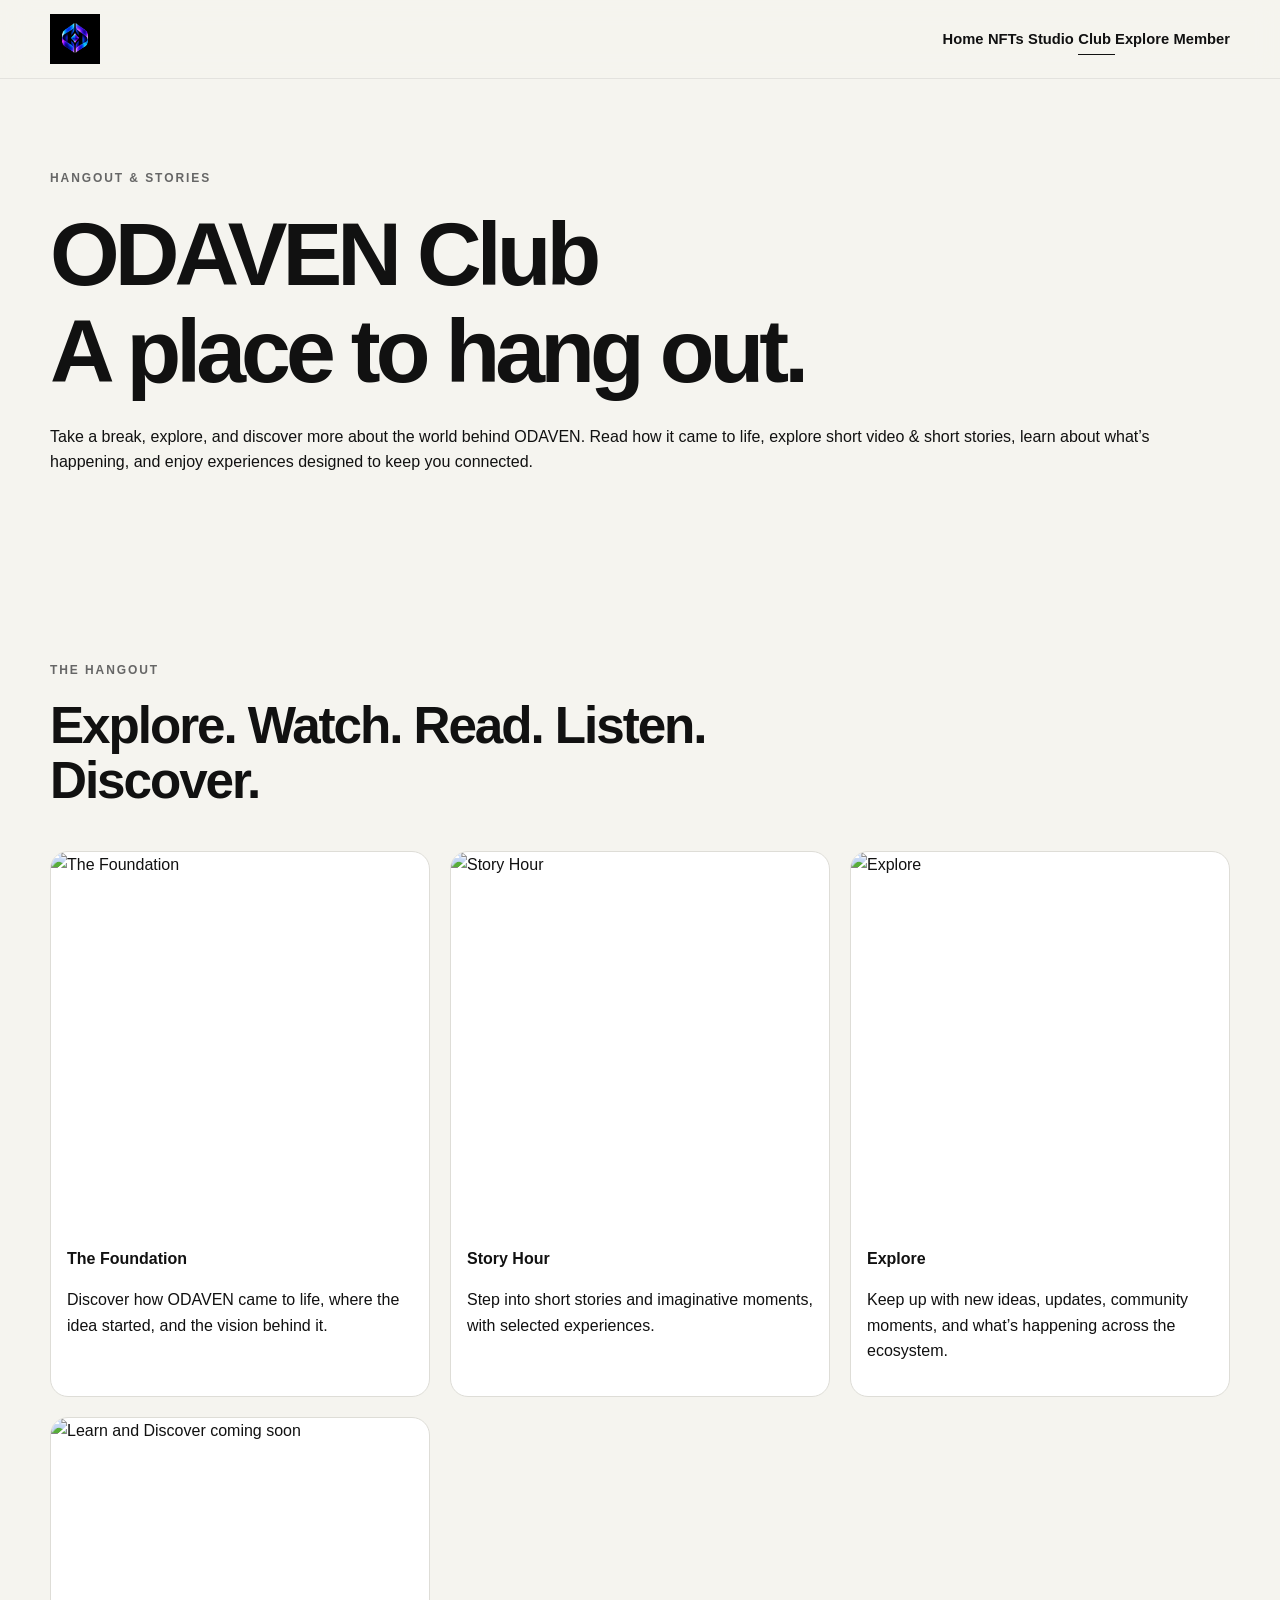
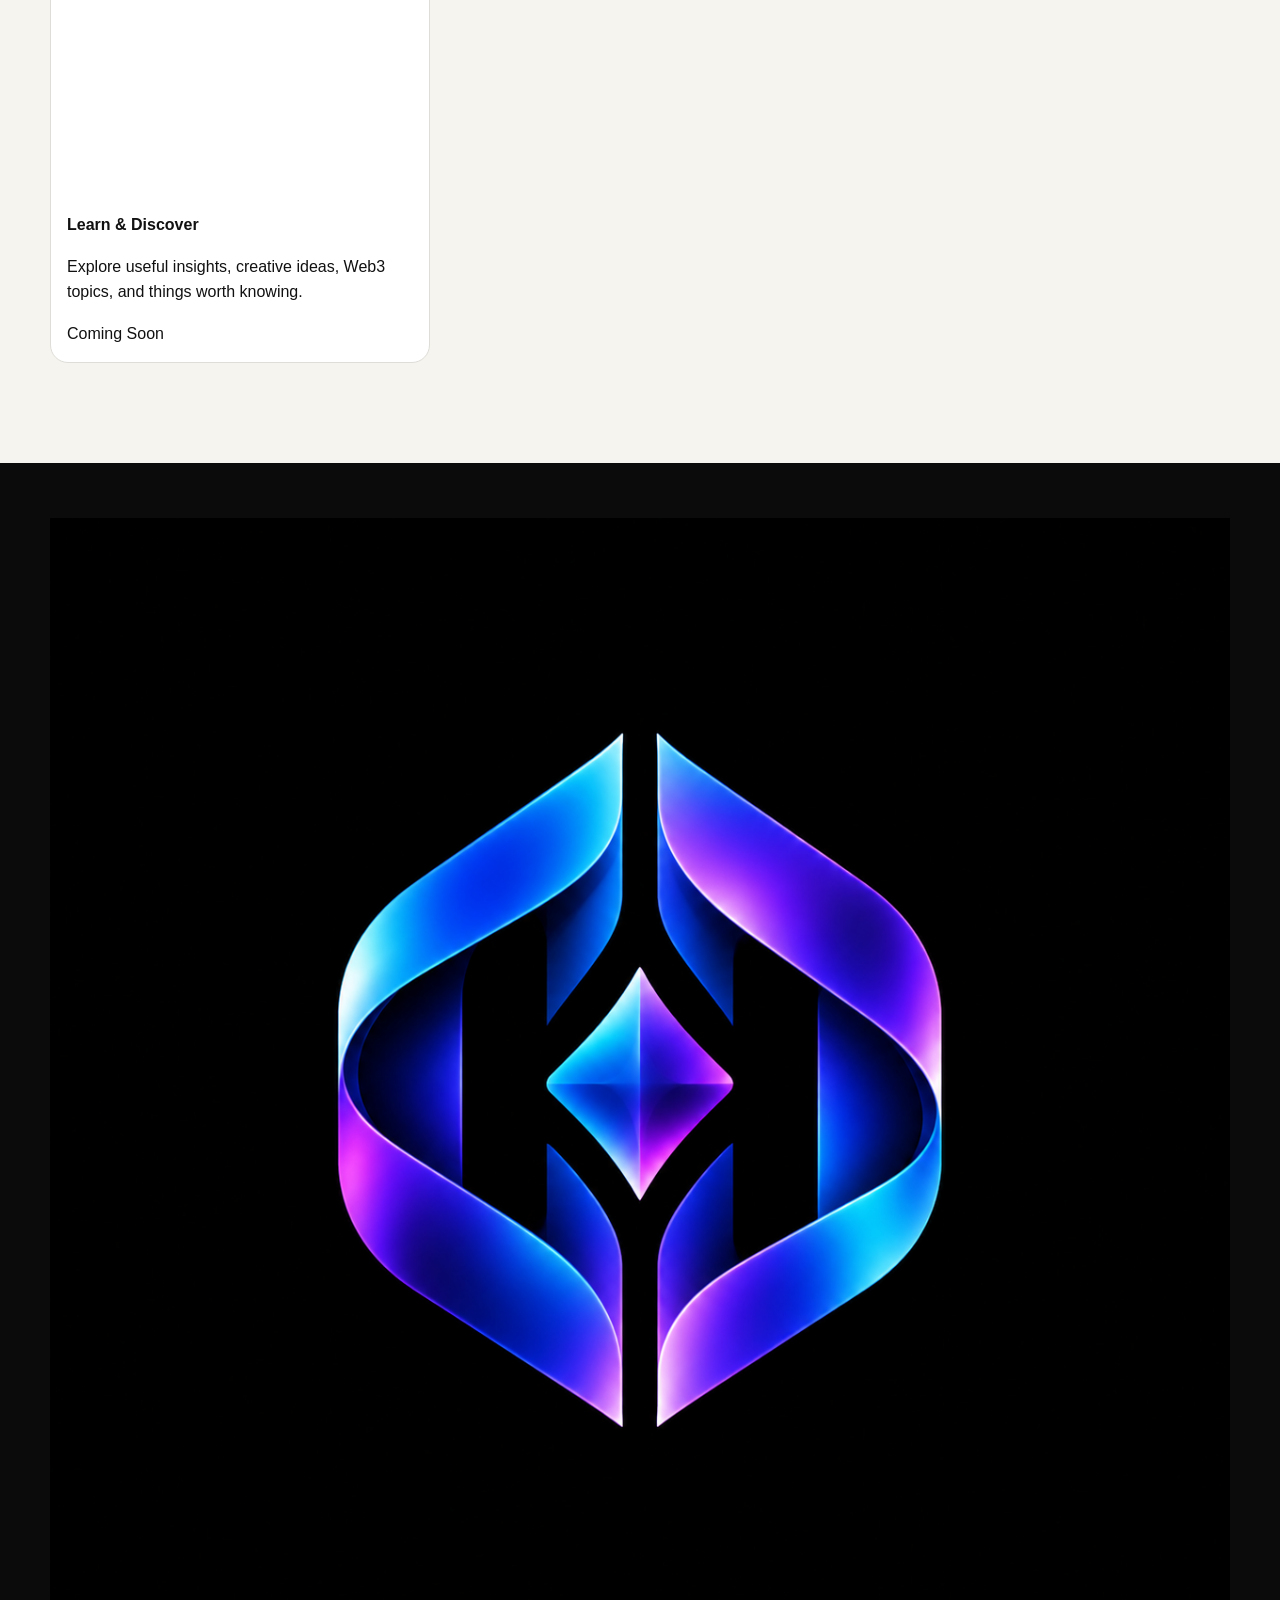
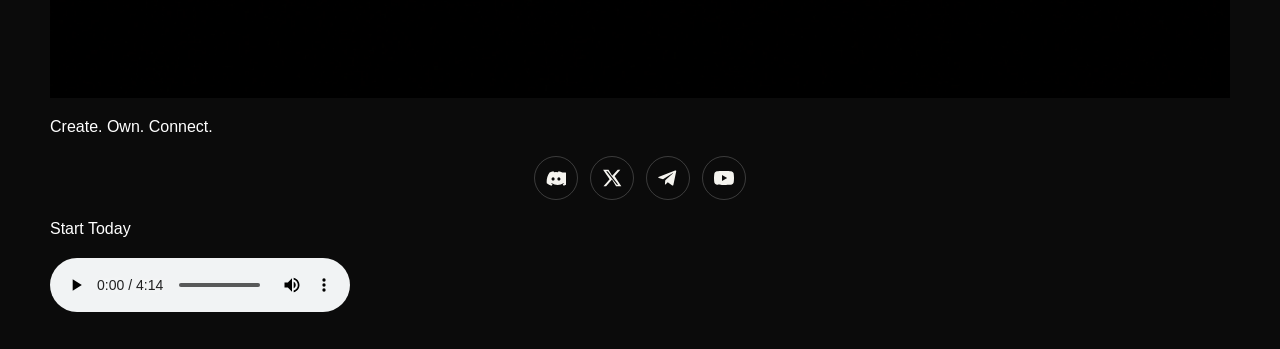
==== commit 2809c1c7: "Update club.html" ====
--- a/club.html
+++ b/club.html
@@ -82,12 +82,6 @@
             <h2 id="club-experiences-title">
               Explore. Watch. Read. Listen. Discover.
             </h2>
-
-            <p>
-              From the story behind the creation to short immersive video &amp;
-              stories, community moments, and things worth discovering — there’s
-              always something new to explore.
-            </p>
           </header>
 
           <div class="collection-grid">
